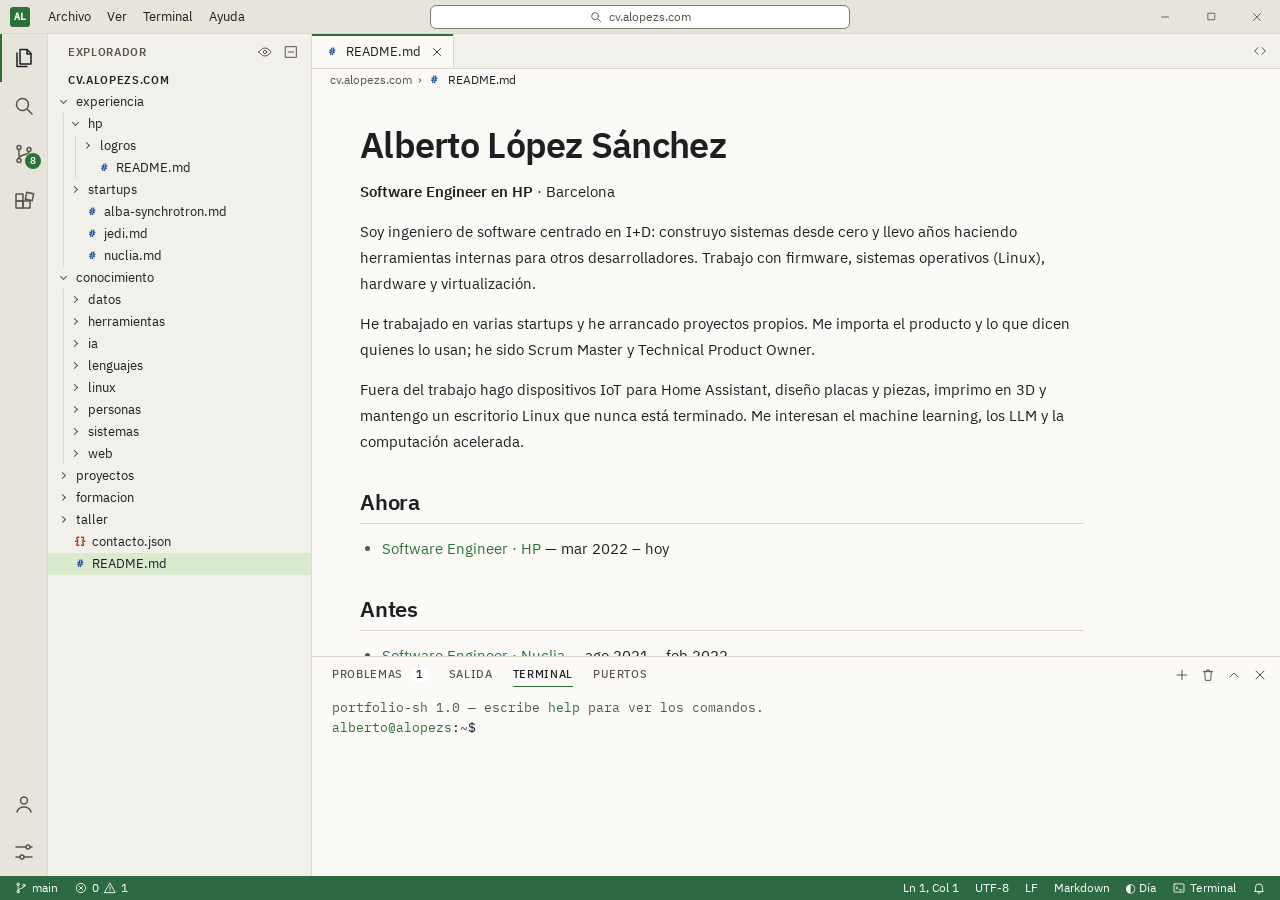
==== index.html @ 54670d50 "Portfolio cv.alopezs.com: editor de código con terminal y sistema de diseño Web personal con forma d" ====
<!doctype html>
<html lang="es" data-theme="noche">
<head>
<meta charset="utf-8">
<meta name="viewport" content="width=device-width, initial-scale=1">
<title>Alberto López Sánchez · Software Engineer</title>
<meta name="description" content="Software Engineer en HP: firmware, seguridad y herramientas para producto embebido. Experiencia, conocimiento y proyectos, en forma de editor de código.">
<link rel="stylesheet" href="site/tokens.css">
<link rel="stylesheet" href="design-system/components/bundle.css">
<style>html, body { height: 100%; margin: 0; } #app { height: 100vh; height: 100dvh; }</style>
<script>
  // Tema inicial: el del sistema; luego se cambia desde la paleta, la barra de estado o «theme» en la terminal.
  if (window.matchMedia && matchMedia('(prefers-color-scheme: light)').matches) document.documentElement.setAttribute('data-theme', 'dia');
</script>
</head>
<body>
<div id="app"></div>
<script src="design-system/components/bundle.js"></script>
<script>window.Portfolio.app(document.getElementById('app'));</script>
</body>
</html>
---- site/tokens.css ----
/* Generado por tools/tokens_css.py a partir de design-system/tokens.json. No editar a mano. */
@font-face { font-family: 'IBM Plex Sans'; src: url('../design-system/fonts/IBMPlexSans-Regular.woff2') format('woff2'); font-weight: 400; font-style: normal; font-display: swap; }
@font-face { font-family: 'IBM Plex Sans'; src: url('../design-system/fonts/IBMPlexSans-Medium.woff2') format('woff2'); font-weight: 500; font-style: normal; font-display: swap; }
@font-face { font-family: 'IBM Plex Sans'; src: url('../design-system/fonts/IBMPlexSans-SemiBold.woff2') format('woff2'); font-weight: 600; font-style: normal; font-display: swap; }
@font-face { font-family: 'IBM Plex Mono'; src: url('../design-system/fonts/IBMPlexMono-Regular.woff2') format('woff2'); font-weight: 400; font-style: normal; font-display: swap; }
@font-face { font-family: 'IBM Plex Mono'; src: url('../design-system/fonts/IBMPlexMono-Medium.woff2') format('woff2'); font-weight: 500; font-style: normal; font-display: swap; }
:root, [data-theme="noche"] { --bg-editor: #16181c; --bg-side: #1b1e23; --bg-activity: #111317; --bg-title: #111317; --bg-panel: #16181c; --bg-input: #22262d; --bg-hover: #252a31; --bg-select: #23392c; --line: #2a2e35; --line-strong: #6c7380; --ink: #e6e2d7; --ink-muted: #a29e93; --accent: #94d181; --accent-soft: #1f2e1b; --on-accent: #0d130b; --status-bg: #2c6a43; --on-status: #f2f5ef; --syn-keyword: #e8a65f; --syn-string: #a9d68c; --syn-number: #f2958a; --syn-comment: #908c83; --syn-type: #7cc6dc; --syn-func: #92b8f2; --syn-key: #cfa9ea; --term-ok: #94d181; --term-warn: #e8c35f; --term-err: #f2958a; --term-path: #82b4ec; --focus: #94d181; --shadow-pop: 0 8px 24px #000000b3; --focus-ring: 0 0 0 2px #16181c, 0 0 0 3px #94d181; }
[data-theme="dia"] { --bg-editor: #fbfaf7; --bg-side: #f2f0ea; --bg-activity: #e7e4dc; --bg-title: #e7e4dc; --bg-panel: #fbfaf7; --bg-input: #ffffff; --bg-hover: #e9e6de; --bg-select: #d9eacf; --line: #dcd8cd; --line-strong: #7f7a6d; --ink: #1d1f22; --ink-muted: #57544c; --accent: #2c7238; --accent-soft: #e1efdb; --on-accent: #ffffff; --status-bg: #2c6a43; --on-status: #ffffff; --syn-keyword: #a0410c; --syn-string: #2c7238; --syn-number: #b3301d; --syn-comment: #67645c; --syn-type: #11667f; --syn-func: #2556a3; --syn-key: #7a3e9d; --term-ok: #2c7238; --term-warn: #855c00; --term-err: #b3301d; --term-path: #2556a3; --focus: #2556a3; --shadow-pop: 0 1px 2px #1d1f2214, 0 8px 24px #1d1f2229; --focus-ring: 0 0 0 2px #fbfaf7, 0 0 0 3px #2556a3; }
[data-theme="placa"] { --bg-editor: #0f3a2b; --bg-side: #0c3124; --bg-activity: #09271d; --bg-title: #09271d; --bg-panel: #0c3124; --bg-input: #14463a; --bg-hover: #17503c; --bg-select: #1e5a45; --line: #1f5642; --line-strong: #7d9f8e; --ink: #efebe0; --ink-muted: #b9cbc0; --accent: #eeac6a; --accent-soft: #3b2a1b; --on-accent: #160f08; --status-bg: #e09a56; --on-status: #160f08; --syn-keyword: #f2c862; --syn-string: #ace2b8; --syn-number: #f3a596; --syn-comment: #a6c0b2; --syn-type: #93d3f0; --syn-func: #f2bd82; --syn-key: #ead8ac; --term-ok: #ace2b8; --term-warn: #f2c862; --term-err: #f3a596; --term-path: #93d3f0; --focus: #f2c862; --shadow-pop: 0 8px 24px #000000a6; --focus-ring: 0 0 0 2px #0f3a2b, 0 0 0 3px #f2c862; }
:root { --space-1: 4px; --space-2: 8px; --space-3: 12px; --space-4: 16px; --space-6: 24px; --space-12: 48px; --radius-0: 0px; --radius-sm: 3px; --radius-md: 6px; --radius-full: 9999px; --titlebar-h: 34px; --activity-w: 48px; --side-w: 264px; --tabs-h: 35px; --row-h: 22px; --panel-h: 220px; --status-h: 24px; --font-sans: "IBM Plex Sans", system-ui, -apple-system, "Segoe UI", sans-serif; --font-mono: "IBM Plex Mono", ui-monospace, "SF Mono", Menlo, monospace; }
.display { font-family: var(--font-sans); font-size: 36px; line-height: 44px; font-weight: 600; letter-spacing: -0.02em; }
.title { font-family: var(--font-sans); font-size: 22px; line-height: 30px; font-weight: 600; letter-spacing: -0.01em; }
.heading { font-family: var(--font-sans); font-size: 17px; line-height: 26px; font-weight: 600; }
.body { font-family: var(--font-sans); font-size: 15px; line-height: 26px; font-weight: 400; }
.ui { font-family: var(--font-sans); font-size: 13px; line-height: 22px; font-weight: 400; }
.small { font-family: var(--font-sans); font-size: 12px; line-height: 18px; font-weight: 400; }
.label { font-family: var(--font-sans); font-size: 11px; line-height: 16px; font-weight: 600; letter-spacing: 0.06em; }
.code { font-family: var(--font-mono); font-size: 13px; line-height: 20px; font-weight: 400; }
---- design-system/components/bundle.css ----
/* Portfolio — editor. Todo sale de los tokens; nada de colores sueltos salvo transparencias de superposición. */
body { margin: 0; font-family: var(--font-sans); background: var(--bg-editor); color: var(--ink); -webkit-font-smoothing: antialiased; }

/* ===== Marco ===== */
.vs { --side-cur: var(--side-w); --panel-cur: var(--panel-h); position: relative; display: grid; grid-template-rows: var(--titlebar-h) minmax(0, 1fr) var(--status-h); grid-template-columns: minmax(0, 1fr); width: 100%; height: 100%; overflow: hidden; background: var(--bg-editor); color: var(--ink); font-family: var(--font-sans); font-size: 13px; line-height: 22px; user-select: none; }
.vs.vs-solo { display: block; height: auto; overflow: visible; user-select: auto; }
.vs *, .vs *::before, .vs *::after { box-sizing: border-box; }
.vs button { margin: 0; padding: 0; font: inherit; color: inherit; background: none; border: 0; cursor: pointer; }
.vs :focus-visible { outline: 1px solid var(--focus); outline-offset: -1px; }
.vs-ico { flex: none; fill: none; stroke: currentColor; stroke-width: 1.5; stroke-linecap: round; stroke-linejoin: round; }
.vs kbd { display: inline-block; padding: 0 5px; font: 11px/16px var(--font-mono); color: var(--ink); background: var(--bg-input); border: 1px solid var(--line-strong); border-radius: var(--radius-sm); }

/* Barra de título */
.vs-title { position: relative; display: flex; align-items: center; gap: var(--space-1); padding-left: 10px; background: var(--bg-title); border-bottom: 1px solid var(--line); }
.vs-mark { flex: none; display: inline-grid; place-items: center; width: 20px; height: 20px; border-radius: var(--radius-sm); background: var(--accent); color: var(--on-accent); font: 600 10px/1 var(--font-mono); letter-spacing: .02em; }
.vs-menubar { display: flex; margin-left: 6px; }
.vs-menubar button { height: 24px; padding: 0 8px; border-radius: var(--radius-sm); }
.vs-menubar button:hover, .vs-menubar button.on { background: var(--bg-hover); }
.vs .vs-cc { position: absolute; left: 50%; transform: translateX(-50%); display: flex; align-items: center; justify-content: center; gap: 6px; width: min(36%, 420px); height: 24px; font-size: 12px; color: var(--ink-muted); background: var(--bg-input); border: 1px solid var(--line-strong); border-radius: var(--radius-md); }
.vs .vs-cc:hover { color: var(--ink); }
.vs-win { display: flex; height: 100%; margin-left: auto; }
.vs-win button { display: grid; place-items: center; width: 46px; height: 100%; color: var(--ink-muted); }
.vs-win button:hover { background: var(--bg-hover); color: var(--ink); }
.vs-win button.x:hover { background: var(--term-err); color: var(--on-accent); }

/* Cuerpo */
.vs-body { position: relative; display: flex; min-height: 0; }
.vs-activity { flex: none; display: flex; flex-direction: column; width: var(--activity-w); background: var(--bg-activity); border-right: 1px solid var(--line); }
.vs-activity button { position: relative; display: grid; place-items: center; width: var(--activity-w); height: 48px; color: var(--ink-muted); }
.vs-activity button:hover, .vs-activity button.on { color: var(--ink); }
.vs-activity button.on::before { content: ""; position: absolute; left: 0; top: 0; bottom: 0; width: 2px; background: var(--accent); }
.vs-act-spacer { flex: 1; }
.vs-badge { position: absolute; right: 7px; bottom: 9px; min-width: 16px; height: 16px; padding: 0 4px; border-radius: var(--radius-full); background: var(--accent); color: var(--on-accent); font: 600 10px/16px var(--font-sans); text-align: center; }

/* Barra lateral */
.vs-side { flex: none; display: flex; flex-direction: column; width: var(--side-cur); min-width: 0; overflow: hidden; background: var(--bg-side); border-right: 1px solid var(--line); }
.side-closed .vs-side { border-right: 0; }
.vs-side-head { flex: none; display: flex; align-items: center; height: 35px; padding: 0 8px 0 20px; }
.vs-side-title, .vs-sect { font: 600 11px/16px var(--font-sans); letter-spacing: .06em; text-transform: uppercase; white-space: nowrap; }
.vs-side-title { color: var(--ink-muted); }
.vs-side-actions { display: flex; gap: 2px; margin-left: auto; }
.vs-side-actions button, .vs-tab-actions button, .vs-panel-actions button { display: grid; place-items: center; width: 24px; height: 24px; border-radius: var(--radius-sm); color: var(--ink-muted); }
.vs-side-actions button:hover, .vs-tab-actions button:hover, .vs-panel-actions button:hover { background: var(--bg-hover); color: var(--ink); }
.vs-side-body { flex: 1; min-height: 0; overflow: auto; }
.vs-sect { display: flex; align-items: center; height: 22px; padding: 0 12px 0 20px; color: var(--ink); }

/* Explorador */
.vs-tree { padding-bottom: var(--space-3); }
.vs-row { display: flex; align-items: center; gap: var(--space-1); height: var(--row-h); padding-right: var(--space-2); white-space: nowrap; color: var(--ink); cursor: pointer; }
.vs-row:hover { background: var(--bg-hover); }
.vs-row.on { background: var(--bg-select); }
.vs-row.hidden-file .vs-name { font-style: italic; color: var(--ink-muted); }
.vs-name { overflow: hidden; text-overflow: ellipsis; }
.vs-chev { position: relative; flex: none; width: 16px; height: 16px; color: var(--ink-muted); }
.vs-chev::before { content: ""; position: absolute; left: 4px; top: 5px; width: 5px; height: 5px; border-right: 1.5px solid currentColor; border-bottom: 1.5px solid currentColor; transform: rotate(-45deg); }
.vs-chev.open::before { left: 5px; top: 4px; transform: rotate(45deg); }
.vs-group { position: relative; }
.vs-group::before { content: ""; position: absolute; left: var(--guide); top: 0; bottom: 0; border-left: 1px solid var(--line); }
.vs-ficon { flex: none; width: 16px; font: 600 10px/1 var(--font-mono); text-align: center; }

/* Arrastre */
.vs-sash { position: absolute; z-index: 15; touch-action: none; }
.vs-sash::after { content: ""; position: absolute; background: var(--accent); opacity: 0; transition: opacity .1s .2s; }
.vs-sash:hover::after, .drag-h .vs-sash-h::after, .drag-v .vs-sash-v::after { opacity: 1; transition-delay: 0s; }
.vs-sash-v { top: 0; bottom: 0; left: calc(var(--activity-w) + var(--side-cur) - 3px); width: 6px; cursor: col-resize; }
.vs-sash-v::after { left: 2px; top: 0; bottom: 0; width: 2px; }
.vs-sash-h { left: 0; right: 0; bottom: calc(var(--panel-cur) - 4px); height: 8px; cursor: row-resize; }
.vs-sash-h::after { left: 0; right: 0; top: 3px; height: 2px; }
.drag-h, .drag-h * { cursor: row-resize !important; user-select: none !important; }
.drag-v, .drag-v * { cursor: col-resize !important; user-select: none !important; }

/* Editor */
.vs-main { position: relative; flex: 1; display: flex; flex-direction: column; min-width: 0; }
.vs-tabbar { flex: none; display: flex; height: var(--tabs-h); background: var(--bg-side); border-bottom: 1px solid var(--line); }
.vs-tabs { flex: 1; display: flex; min-width: 0; overflow-x: auto; overflow-y: hidden; scrollbar-width: none; }
.vs-tab { position: relative; flex: none; display: flex; align-items: center; gap: 6px; height: var(--tabs-h); padding: 0 6px 0 var(--space-3); white-space: nowrap; color: var(--ink-muted); border-right: 1px solid var(--line); cursor: pointer; }
.vs-tab:hover { background: var(--bg-hover); }
.vs-tab.on { background: var(--bg-editor); color: var(--ink); }
.vs-tab.on::before { content: ""; position: absolute; left: 0; right: 0; top: 0; height: 2px; background: var(--accent); }
.vs-tab-desc { font-size: 12px; color: var(--ink-muted); }
.vs-tab-x { display: grid; place-items: center; width: 20px; height: 20px; border-radius: var(--radius-sm); color: var(--ink-muted); opacity: 0; }
.vs-tab:hover .vs-tab-x, .vs-tab.on .vs-tab-x, .vs-tab-x:focus-visible { opacity: 1; }
.vs-tab-x:hover { background: var(--bg-hover); color: var(--ink); }
.vs-tab-actions { display: flex; align-items: center; padding: 0 var(--space-2); }
.vs-crumbs { flex: none; display: flex; align-items: center; gap: 2px; height: 22px; padding: 0 var(--space-4); overflow: hidden; white-space: nowrap; font-size: 12px; color: var(--ink-muted); background: var(--bg-editor); }
.vs-crumbs button { padding: 0 2px; border-radius: var(--radius-sm); color: var(--ink-muted); }
.vs-crumbs button:hover { color: var(--ink); }
.vs-crumbs .sep { padding: 0 2px; }
.vs-crumbs .cur { margin-left: var(--space-1); color: var(--ink); }
.vs-editor { flex: 1; min-height: 0; overflow: auto; background: var(--bg-editor); outline: none; user-select: text; }
.vs .vs-editor:focus-visible { outline: none; }

/* Vista previa de markdown */
.vs-md { max-width: 820px; padding: var(--space-6) var(--space-12) 64px; font-size: 15px; line-height: 26px; }
.vs-md h1 { margin: 8px 0 12px; font-size: 36px; line-height: 44px; font-weight: 600; letter-spacing: -.02em; }
.vs-md h2 { margin: 32px 0 12px; padding-bottom: 6px; font-size: 22px; line-height: 30px; font-weight: 600; letter-spacing: -.01em; border-bottom: 1px solid var(--line); }
.vs-md h3 { margin: 24px 0 8px; font-size: 17px; line-height: 26px; font-weight: 600; }
.vs-md p { margin: 0 0 14px; }
.vs-md ul, .vs-md ol { margin: 0 0 14px; padding-left: 22px; }
.vs-md li { margin: 4px 0; }
.vs-md li::marker { color: var(--ink-muted); }
.vs-md strong { font-weight: 600; }
.vs-md code { padding: 1px 5px; font: 13px/20px var(--font-mono); background: var(--bg-input); border-radius: var(--radius-sm); }
.vs-md blockquote { margin: 0 0 14px; padding: 2px 0 2px 14px; color: var(--ink-muted); border-left: 2px solid var(--line-strong); }
.vs-md hr { margin: 24px 0; border: 0; border-top: 1px solid var(--line); }
.vs-md table { margin: 0 0 16px; border-collapse: collapse; font-size: 14px; line-height: 22px; }
.vs-md th, .vs-md td { padding: 6px 12px; text-align: left; border: 1px solid var(--line); }
.vs-md th { font-weight: 600; background: var(--bg-side); }
.vs-md-pre { margin: 0 0 16px; padding: 12px 16px; overflow: auto; font: 13px/20px var(--font-mono); background: var(--bg-side); border-radius: var(--radius-sm); }
.vs-md-level { margin: -4px 0 16px; }
.vs-link { color: var(--accent); text-decoration: none; }
.vs-link:hover { text-decoration: underline; }
.vs-link:focus-visible { outline: none; border-radius: 2px; box-shadow: var(--focus-ring); }

/* Código */
.vs-code { display: grid; grid-template-columns: 56px minmax(0, 1fr); padding: 6px 0 40px; font: 13px/20px var(--font-mono); }
.vs-gutter, .vs-src { margin: 0; font: inherit; }
.vs-gutter { padding-right: 20px; text-align: right; color: var(--ink-muted); user-select: none; }
.vs-src { padding-right: var(--space-6); overflow-x: auto; white-space: pre; color: var(--ink); }
.vs-lens { display: flex; align-items: center; gap: 10px; height: 22px; overflow: hidden; white-space: nowrap; text-overflow: ellipsis; font: 12px/18px var(--font-sans); color: var(--ink-muted); }
.vs-lens .vs-level-word { display: none; }
.t-kw { color: var(--syn-keyword); } .t-str { color: var(--syn-string); } .t-num { color: var(--syn-number); }
.t-com { color: var(--syn-comment); font-style: italic; } .t-type { color: var(--syn-type); } .t-fn { color: var(--syn-func); } .t-key { color: var(--syn-key); }
.vs-empty { display: flex; flex-direction: column; align-items: center; justify-content: center; gap: var(--space-6); height: 100%; color: var(--ink-muted); }
.vs-mark.big { width: 88px; height: 88px; font-size: 36px; border-radius: var(--radius-md); }
.vs-empty dl { display: grid; grid-template-columns: auto auto; gap: 8px 16px; margin: 0; }
.vs-empty dt { text-align: right; }
.vs-empty dd { margin: 0; }

/* Panel inferior */
.vs-panel { flex: none; display: flex; flex-direction: column; height: var(--panel-cur); min-height: 0; overflow: hidden; background: var(--bg-panel); border-top: 1px solid var(--line); }
.panel-closed .vs-panel { border-top: 0; }
.vs-panel-head { flex: none; display: flex; align-items: center; height: 35px; padding: 0 var(--space-2) 0 var(--space-3); }
.vs-ptabs { display: flex; gap: var(--space-1); }
.vs-ptabs button { position: relative; height: 35px; padding: 0 var(--space-2); font: 500 11px/35px var(--font-sans); letter-spacing: .06em; text-transform: uppercase; color: var(--ink-muted); }
.vs-ptabs button:hover, .vs-ptabs button.on { color: var(--ink); }
.vs-ptabs button.on::after { content: ""; position: absolute; left: 8px; right: 8px; bottom: 5px; height: 1px; background: var(--accent); }
.vs-count { display: inline-block; min-width: 18px; margin-left: var(--space-1); padding: 0 5px; font: 500 11px/18px var(--font-sans); letter-spacing: 0; text-align: center; color: var(--ink); background: var(--bg-input); border-radius: var(--radius-full); }
.vs-panel-actions { display: flex; gap: 2px; margin-left: auto; }
.vs-panel-actions:not(.is-term) [data-act="term-new"], .vs-panel-actions:not(.is-term) [data-act="term-clear"] { display: none; }
.vs-panel-body { position: relative; flex: 1; min-height: 0; }
.vs-pview { position: absolute; inset: 0; overflow: auto; }
.vs-pview[hidden] { display: none; }
.vs-plist { padding: var(--space-1) 20px; }
.vs-prow { display: flex; align-items: center; gap: var(--space-2); height: 22px; }
.vs-prow .vs-ico { color: var(--term-warn); }
.vs-prow.muted .vs-ico { color: var(--ink-muted); }

/* Terminal */
.vs-term { height: 100%; overflow: auto; padding: 6px 20px 12px; font: 13px/20px var(--font-mono); color: var(--ink); cursor: text; user-select: text; }
.vs-term-out > div { white-space: pre-wrap; overflow-wrap: anywhere; }
.vs-term-line { display: flex; white-space: pre; }
.vs-term-in { flex: 1; min-width: 40px; padding: 0; font: inherit; color: var(--ink); background: transparent; border: 0; outline: 0; caret-color: var(--accent); }
.vs-term-in::placeholder { color: var(--ink-muted); }
.vs-term.is-busy .vs-term-line { visibility: hidden; }
.c-ok { color: var(--term-ok); } .c-path { color: var(--term-path); } .c-err { color: var(--term-err); } .c-warn { color: var(--term-warn); } .c-dim { color: var(--ink-muted); }
.c-hit { color: var(--term-warn); text-decoration: underline; }
.c-file { color: var(--term-path); text-decoration: none; }
.c-file:hover { text-decoration: underline; }
.c-inv { padding: 0 4px; color: var(--bg-panel); background: var(--ink); }
.c-train-wrap { overflow: hidden; }
.c-train { display: block; width: max-content; margin: 0; font: inherit; color: var(--term-ok); animation: vs-train 2.6s linear forwards; }
@keyframes vs-train { from { margin-left: 100%; } to { margin-left: -70%; } }

/* Barra de estado */
.vs-status { display: flex; align-items: stretch; padding: 0 6px; overflow: hidden; white-space: nowrap; font-size: 12px; line-height: var(--status-h); color: var(--on-status); background: var(--status-bg); touch-action: none; }
.vs-status > button, .vs-status > span { display: flex; align-items: center; gap: var(--space-1); padding: 0 var(--space-2); color: inherit; }
.vs-status > button:hover { box-shadow: inset 0 0 0 100px rgba(255, 255, 255, .16); }
.vs-status :focus-visible { outline: 1px solid var(--on-status); outline-offset: -3px; }
.vs-status-fill { flex: 1; cursor: row-resize; }

/* Lo que flota */
.vs-overlay { position: absolute; inset: 0; z-index: 45; display: none; }
.has-palette .vs-overlay, .has-dialog .vs-overlay { display: block; }
.has-dialog .vs-overlay { background: rgba(0, 0, 0, .35); }
.vs-palette { position: absolute; z-index: 50; top: 6px; left: 50%; display: none; flex-direction: column; width: min(560px, 90%); padding: 6px; transform: translateX(-50%); background: var(--bg-input); border: 1px solid var(--line-strong); border-radius: var(--radius-md); box-shadow: var(--shadow-pop); }
.has-palette .vs-palette, .vs-solo .vs-palette { display: flex; }
.vs-solo .vs-palette { position: static; transform: none; }
.vs-pal-in { height: 28px; padding: 0 8px; font: 13px var(--font-sans); color: var(--ink); background: var(--bg-editor); border: 1px solid var(--focus); border-radius: var(--radius-sm); outline: none; }
.vs-pal-in::placeholder { color: var(--ink-muted); }
.vs-pal-list { max-height: 320px; margin-top: 6px; overflow: auto; }
.vs-pal-item { display: flex; align-items: center; gap: var(--space-2); height: 24px; padding: 0 var(--space-2); white-space: nowrap; border-radius: var(--radius-sm); cursor: pointer; }
.vs-pal-item.on { background: var(--bg-select); }
.vs-pal-item:hover:not(.on) { background: var(--bg-hover); }
.vs-pal-label b { font-weight: 600; color: var(--accent); }
.vs-pal-desc { overflow: hidden; text-overflow: ellipsis; font-size: 12px; color: var(--ink-muted); }
.vs-pal-item kbd { margin-left: auto; }
.vs-pal-empty { padding: 2px 8px; color: var(--ink-muted); }
.vs-menu { position: absolute; z-index: 55; display: none; min-width: 250px; padding: var(--space-1); background: var(--bg-input); border: 1px solid var(--line-strong); border-radius: var(--radius-md); box-shadow: var(--shadow-pop); }
.has-menu .vs-menu { display: block; }
.vs-menu button { display: flex; justify-content: space-between; gap: var(--space-6); width: 100%; height: 26px; padding: 0 10px; text-align: left; border-radius: var(--radius-sm); }
.vs-menu button:hover, .vs-menu button:focus-visible { background: var(--bg-select); outline: none; }
.vs-menu kbd { padding: 0; color: var(--ink-muted); background: none; border: 0; }
.vs-menu hr { margin: 4px 6px; border: 0; border-top: 1px solid var(--line); }
.vs-dialog { position: absolute; z-index: 60; left: 50%; top: 28%; display: none; width: min(440px, 90%); padding: 18px 20px 16px; transform: translateX(-50%); background: var(--bg-input); border: 1px solid var(--line-strong); border-radius: var(--radius-md); box-shadow: var(--shadow-pop); }
.has-dialog .vs-dialog { display: block; }
.vs-dialog-title { margin-bottom: 6px; font-size: 15px; font-weight: 600; }
.vs-dialog p { margin: 0 0 var(--space-4); }
.vs-dialog-acts, .vs-toast-acts { display: flex; justify-content: flex-end; gap: var(--space-2); }
.vs .vs-dialog button, .vs .vs-toast-acts button, .vs .vs-btn { height: 26px; padding: 0 var(--space-3); color: var(--ink); background: var(--bg-side); border: 1px solid var(--line-strong); border-radius: var(--radius-sm); }
.vs .vs-dialog button.primary, .vs .vs-toast-acts button.primary, .vs .vs-btn.primary { color: var(--on-accent); background: var(--accent); border-color: var(--accent); }
.vs-dialog button:focus-visible, .vs-toast-acts button:focus-visible, .vs-btn:focus-visible { outline: none; box-shadow: var(--focus-ring); }
.vs-toasts { position: absolute; z-index: 58; right: var(--space-3); bottom: calc(var(--status-h) + var(--space-3)); display: flex; flex-direction: column; gap: var(--space-2); width: min(380px, 80%); }
.vs-toast { display: grid; grid-template-columns: 16px 1fr 20px; align-items: start; gap: 6px 10px; padding: 12px 12px 12px 14px; font-size: 13px; line-height: 20px; background: var(--bg-input); border: 1px solid var(--line-strong); border-radius: var(--radius-md); box-shadow: var(--shadow-pop); user-select: text; }
.vs-toast > .vs-ico { margin-top: 2px; color: var(--term-path); }
.vs-toast-x { display: grid; place-items: center; width: 20px; height: 20px; color: var(--ink-muted); border-radius: var(--radius-sm); }
.vs-toast-acts { grid-column: 2 / 4; }
.vs-toast code { padding: 0 4px; font: 12px/18px var(--font-mono); background: var(--bg-side); border-radius: var(--radius-sm); }

/* Ficha (hover) */
.vs-hover { position: absolute; z-index: 40; width: 300px; pointer-events: none; opacity: 0; transition: opacity .12s; }
.vs-hover.open { opacity: 1; }
.vs-card { padding: 12px 14px; font-size: 13px; line-height: 20px; color: var(--ink); background: var(--bg-input); border: 1px solid var(--line-strong); border-radius: var(--radius-md); box-shadow: var(--shadow-pop); white-space: normal; user-select: none; }
.vs-card-kind { display: flex; justify-content: space-between; gap: var(--space-2); font: 600 11px/16px var(--font-sans); letter-spacing: .06em; text-transform: uppercase; color: var(--ink-muted); }
.vs-card-kind span { overflow: hidden; white-space: nowrap; text-overflow: ellipsis; font: 400 11px/16px var(--font-mono); letter-spacing: 0; text-transform: none; }
.vs-card-title { margin-top: var(--space-1); font-size: 16px; line-height: 22px; font-weight: 600; }
.vs-card-sub { font: 12px/18px var(--font-mono); color: var(--ink-muted); }
.vs-card-level { margin-top: 6px; }
.vs-card-text { margin: 6px 0 0; }

/* Nivel */
.vs-level { display: inline-flex; align-items: center; gap: var(--space-2); }
.vs-pips { display: inline-flex; gap: 3px; }
.vs-pip { width: 7px; height: 7px; border: 1px solid var(--line-strong); border-radius: var(--radius-full); }
.vs-pip.on { background: var(--accent); border-color: var(--accent); }
.vs-level-word { font-size: 12px; color: var(--ink-muted); }

/* Vistas laterales: buscar, trayectoria, conocimiento */
.vs-sidebox { display: flex; flex-direction: column; gap: var(--space-2); padding: 4px 12px 10px 20px; }
.vs-field { width: 100%; padding: 4px 8px; font: 13px/20px var(--font-sans); color: var(--ink); background: var(--bg-input); border: 1px solid var(--line-strong); border-radius: var(--radius-sm); outline: none; resize: vertical; user-select: text; }
.vs-field:focus { border-color: var(--focus); }
.vs-field::placeholder { color: var(--ink-muted); }
.vs-hint { margin: 4px 20px 8px; font-size: 12px; line-height: 18px; color: var(--ink-muted); }
.vs-sr-file, .vs-sr-line { display: flex; align-items: center; gap: 6px; height: 22px; white-space: nowrap; cursor: pointer; }
.vs-sr-file { padding: 0 12px 0 20px; }
.vs-sr-dir { overflow: hidden; text-overflow: ellipsis; font-size: 12px; color: var(--ink-muted); }
.vs-sr-file .vs-count { margin-left: auto; }
.vs-sr-line { display: block; padding: 0 12px 0 42px; overflow: hidden; text-overflow: ellipsis; color: var(--ink-muted); }
.vs-sr-line mark { color: var(--accent); background: var(--accent-soft); border-radius: 2px; }
.vs-sr-file:hover, .vs-sr-line:hover, .vs-commit:hover, .vs-ext:hover { background: var(--bg-hover); }
.vs-commit { position: relative; display: flex; gap: 10px; padding: 6px 12px 6px 20px; cursor: pointer; }
.vs-commit::before { content: ""; position: absolute; left: 24px; top: 0; bottom: 0; border-left: 1px solid var(--line-strong); }
.vs-sect + .vs-commit::before { top: 14px; }
.vs-commit:last-child::before { bottom: calc(100% - 14px); }
.vs-commit-dot { position: relative; flex: none; width: 9px; height: 9px; margin-top: 6px; background: var(--bg-side); border: 2px solid var(--accent); border-radius: var(--radius-full); }
.vs-commit-msg { line-height: 20px; }
.vs-commit-meta { font-size: 12px; line-height: 18px; color: var(--ink-muted); }
.vs-commit-meta .h { font-family: var(--font-mono); }
.vs-commit-meta .r { color: var(--accent); }
.vs-ext { display: flex; gap: 10px; padding: 8px 12px 8px 20px; cursor: pointer; }
.vs-ext-ico { flex: none; display: grid; place-items: center; width: 36px; height: 36px; font: 600 15px/1 var(--font-mono); background: var(--bg-input); border-radius: var(--radius-sm); }
.vs-ext-body { min-width: 0; }
.vs-ext-name { font-weight: 600; line-height: 20px; }
.vs-ext-desc { overflow: hidden; white-space: nowrap; text-overflow: ellipsis; font-size: 12px; line-height: 18px; color: var(--ink-muted); }
.vs-ext-meta { display: flex; align-items: center; gap: 6px; font-size: 12px; line-height: 18px; color: var(--ink-muted); }
.vs-ext-meta .vs-level-word { display: none; }

/* Pantallas estrechas: la barra lateral flota y se ocultan menús y botones de ventana */
@media (max-width: 720px) {
  .vs-menubar, .vs-win { display: none; }
  .vs .vs-cc { width: 56%; }
  .vs-side { position: absolute; z-index: 20; left: var(--activity-w); top: 0; bottom: 0; box-shadow: var(--shadow-pop); }
  .vs-sash-v { display: none; }
  .vs-md { padding: var(--space-4) var(--space-4) 48px; }
  .vs-status > span:not(.vs-status-fill) { display: none; }
}
@media (prefers-reduced-motion: reduce) { .vs-hover, .vs-sash::after { transition: none; } .c-train { animation: none; } }
.vs .vs-term-in:focus-visible, .vs .vs-pal-in:focus-visible, .vs .vs-field:focus-visible { outline: none; }
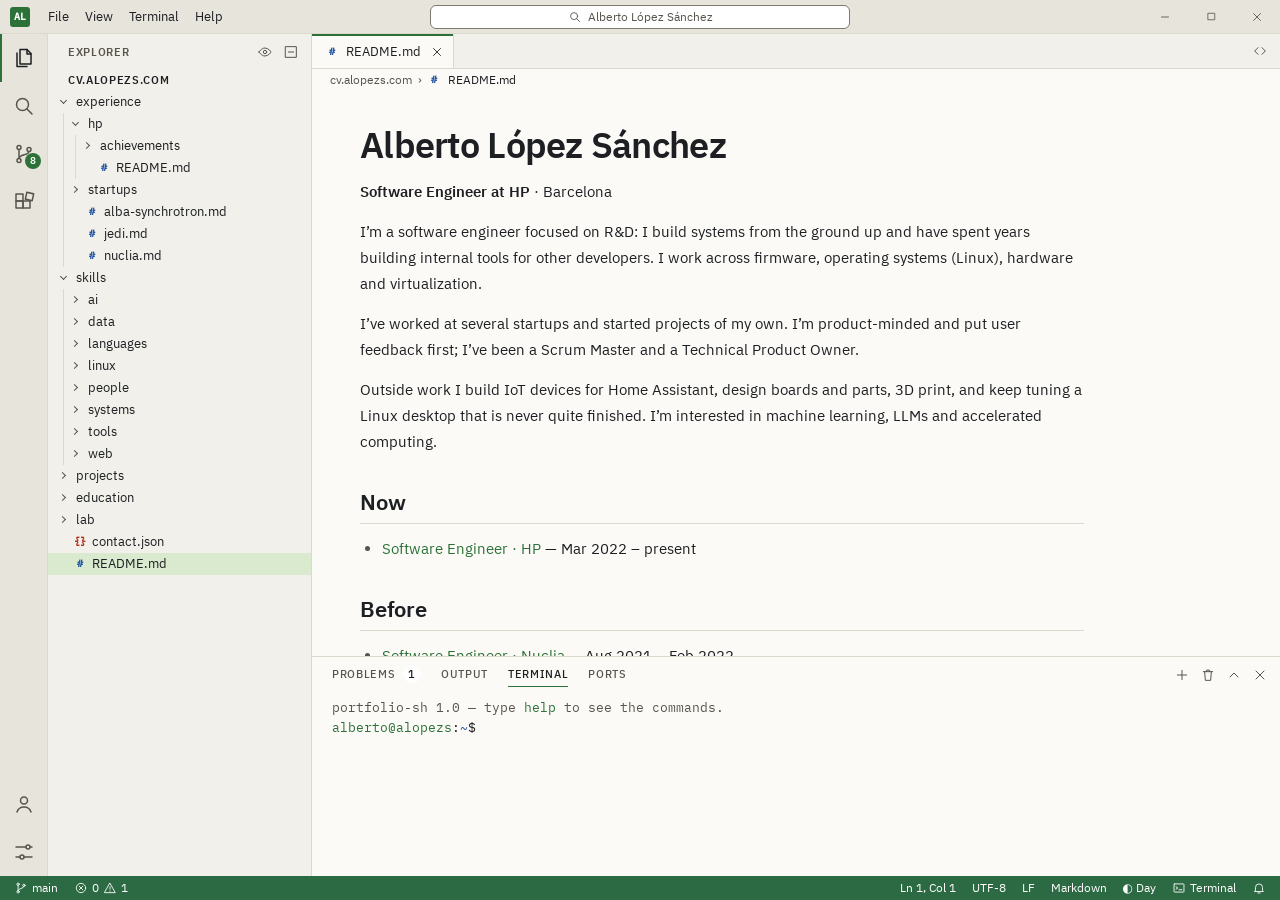
==== commit aed38e39: "Web en inglés; el buscador de la barra de título muestra el nombre Todo el texto visible pasa a ingl" ====
--- a/index.html
+++ b/index.html
@@ -1,16 +1,16 @@
 <!doctype html>
-<html lang="es" data-theme="noche">
+<html lang="en" data-theme="night">
 <head>
 <meta charset="utf-8">
 <meta name="viewport" content="width=device-width, initial-scale=1">
 <title>Alberto López Sánchez · Software Engineer</title>
-<meta name="description" content="Software Engineer en HP: firmware, seguridad y herramientas para producto embebido. Experiencia, conocimiento y proyectos, en forma de editor de código.">
+<meta name="description" content="Software Engineer at HP: firmware, security and tooling for embedded products. Experience, skills and projects, laid out as a code editor.">
 <link rel="stylesheet" href="site/tokens.css">
 <link rel="stylesheet" href="design-system/components/bundle.css">
 <style>html, body { height: 100%; margin: 0; } #app { height: 100vh; height: 100dvh; }</style>
 <script>
-  // Tema inicial: el del sistema; luego se cambia desde la paleta, la barra de estado o «theme» en la terminal.
-  if (window.matchMedia && matchMedia('(prefers-color-scheme: light)').matches) document.documentElement.setAttribute('data-theme', 'dia');
+  // Initial theme follows the system; it can then be changed from the palette, the status bar or `theme` in the terminal.
+  if (window.matchMedia && matchMedia('(prefers-color-scheme: light)').matches) document.documentElement.setAttribute('data-theme', 'day');
 </script>
 </head>
 <body>
--- a/site/tokens.css
+++ b/site/tokens.css
@@ -4,9 +4,9 @@
 @font-face { font-family: 'IBM Plex Sans'; src: url('../design-system/fonts/IBMPlexSans-SemiBold.woff2') format('woff2'); font-weight: 600; font-style: normal; font-display: swap; }
 @font-face { font-family: 'IBM Plex Mono'; src: url('../design-system/fonts/IBMPlexMono-Regular.woff2') format('woff2'); font-weight: 400; font-style: normal; font-display: swap; }
 @font-face { font-family: 'IBM Plex Mono'; src: url('../design-system/fonts/IBMPlexMono-Medium.woff2') format('woff2'); font-weight: 500; font-style: normal; font-display: swap; }
-:root, [data-theme="noche"] { --bg-editor: #16181c; --bg-side: #1b1e23; --bg-activity: #111317; --bg-title: #111317; --bg-panel: #16181c; --bg-input: #22262d; --bg-hover: #252a31; --bg-select: #23392c; --line: #2a2e35; --line-strong: #6c7380; --ink: #e6e2d7; --ink-muted: #a29e93; --accent: #94d181; --accent-soft: #1f2e1b; --on-accent: #0d130b; --status-bg: #2c6a43; --on-status: #f2f5ef; --syn-keyword: #e8a65f; --syn-string: #a9d68c; --syn-number: #f2958a; --syn-comment: #908c83; --syn-type: #7cc6dc; --syn-func: #92b8f2; --syn-key: #cfa9ea; --term-ok: #94d181; --term-warn: #e8c35f; --term-err: #f2958a; --term-path: #82b4ec; --focus: #94d181; --shadow-pop: 0 8px 24px #000000b3; --focus-ring: 0 0 0 2px #16181c, 0 0 0 3px #94d181; }
-[data-theme="dia"] { --bg-editor: #fbfaf7; --bg-side: #f2f0ea; --bg-activity: #e7e4dc; --bg-title: #e7e4dc; --bg-panel: #fbfaf7; --bg-input: #ffffff; --bg-hover: #e9e6de; --bg-select: #d9eacf; --line: #dcd8cd; --line-strong: #7f7a6d; --ink: #1d1f22; --ink-muted: #57544c; --accent: #2c7238; --accent-soft: #e1efdb; --on-accent: #ffffff; --status-bg: #2c6a43; --on-status: #ffffff; --syn-keyword: #a0410c; --syn-string: #2c7238; --syn-number: #b3301d; --syn-comment: #67645c; --syn-type: #11667f; --syn-func: #2556a3; --syn-key: #7a3e9d; --term-ok: #2c7238; --term-warn: #855c00; --term-err: #b3301d; --term-path: #2556a3; --focus: #2556a3; --shadow-pop: 0 1px 2px #1d1f2214, 0 8px 24px #1d1f2229; --focus-ring: 0 0 0 2px #fbfaf7, 0 0 0 3px #2556a3; }
-[data-theme="placa"] { --bg-editor: #0f3a2b; --bg-side: #0c3124; --bg-activity: #09271d; --bg-title: #09271d; --bg-panel: #0c3124; --bg-input: #14463a; --bg-hover: #17503c; --bg-select: #1e5a45; --line: #1f5642; --line-strong: #7d9f8e; --ink: #efebe0; --ink-muted: #b9cbc0; --accent: #eeac6a; --accent-soft: #3b2a1b; --on-accent: #160f08; --status-bg: #e09a56; --on-status: #160f08; --syn-keyword: #f2c862; --syn-string: #ace2b8; --syn-number: #f3a596; --syn-comment: #a6c0b2; --syn-type: #93d3f0; --syn-func: #f2bd82; --syn-key: #ead8ac; --term-ok: #ace2b8; --term-warn: #f2c862; --term-err: #f3a596; --term-path: #93d3f0; --focus: #f2c862; --shadow-pop: 0 8px 24px #000000a6; --focus-ring: 0 0 0 2px #0f3a2b, 0 0 0 3px #f2c862; }
+:root, [data-theme="night"] { --bg-editor: #16181c; --bg-side: #1b1e23; --bg-activity: #111317; --bg-title: #111317; --bg-panel: #16181c; --bg-input: #22262d; --bg-hover: #252a31; --bg-select: #23392c; --line: #2a2e35; --line-strong: #6c7380; --ink: #e6e2d7; --ink-muted: #a29e93; --accent: #94d181; --accent-soft: #1f2e1b; --on-accent: #0d130b; --status-bg: #2c6a43; --on-status: #f2f5ef; --syn-keyword: #e8a65f; --syn-string: #a9d68c; --syn-number: #f2958a; --syn-comment: #908c83; --syn-type: #7cc6dc; --syn-func: #92b8f2; --syn-key: #cfa9ea; --term-ok: #94d181; --term-warn: #e8c35f; --term-err: #f2958a; --term-path: #82b4ec; --focus: #94d181; --shadow-pop: 0 8px 24px #000000b3; --focus-ring: 0 0 0 2px #16181c, 0 0 0 3px #94d181; }
+[data-theme="day"] { --bg-editor: #fbfaf7; --bg-side: #f2f0ea; --bg-activity: #e7e4dc; --bg-title: #e7e4dc; --bg-panel: #fbfaf7; --bg-input: #ffffff; --bg-hover: #e9e6de; --bg-select: #d9eacf; --line: #dcd8cd; --line-strong: #7f7a6d; --ink: #1d1f22; --ink-muted: #57544c; --accent: #2c7238; --accent-soft: #e1efdb; --on-accent: #ffffff; --status-bg: #2c6a43; --on-status: #ffffff; --syn-keyword: #a0410c; --syn-string: #2c7238; --syn-number: #b3301d; --syn-comment: #67645c; --syn-type: #11667f; --syn-func: #2556a3; --syn-key: #7a3e9d; --term-ok: #2c7238; --term-warn: #855c00; --term-err: #b3301d; --term-path: #2556a3; --focus: #2556a3; --shadow-pop: 0 1px 2px #1d1f2214, 0 8px 24px #1d1f2229; --focus-ring: 0 0 0 2px #fbfaf7, 0 0 0 3px #2556a3; }
+[data-theme="pcb"] { --bg-editor: #0f3a2b; --bg-side: #0c3124; --bg-activity: #09271d; --bg-title: #09271d; --bg-panel: #0c3124; --bg-input: #14463a; --bg-hover: #17503c; --bg-select: #1e5a45; --line: #1f5642; --line-strong: #7d9f8e; --ink: #efebe0; --ink-muted: #b9cbc0; --accent: #eeac6a; --accent-soft: #3b2a1b; --on-accent: #160f08; --status-bg: #e09a56; --on-status: #160f08; --syn-keyword: #f2c862; --syn-string: #ace2b8; --syn-number: #f3a596; --syn-comment: #a6c0b2; --syn-type: #93d3f0; --syn-func: #f2bd82; --syn-key: #ead8ac; --term-ok: #ace2b8; --term-warn: #f2c862; --term-err: #f3a596; --term-path: #93d3f0; --focus: #f2c862; --shadow-pop: 0 8px 24px #000000a6; --focus-ring: 0 0 0 2px #0f3a2b, 0 0 0 3px #f2c862; }
 :root { --space-1: 4px; --space-2: 8px; --space-3: 12px; --space-4: 16px; --space-6: 24px; --space-12: 48px; --radius-0: 0px; --radius-sm: 3px; --radius-md: 6px; --radius-full: 9999px; --titlebar-h: 34px; --activity-w: 48px; --side-w: 264px; --tabs-h: 35px; --row-h: 22px; --panel-h: 220px; --status-h: 24px; --font-sans: "IBM Plex Sans", system-ui, -apple-system, "Segoe UI", sans-serif; --font-mono: "IBM Plex Mono", ui-monospace, "SF Mono", Menlo, monospace; }
 .display { font-family: var(--font-sans); font-size: 36px; line-height: 44px; font-weight: 600; letter-spacing: -0.02em; }
 .title { font-family: var(--font-sans); font-size: 22px; line-height: 30px; font-weight: 600; letter-spacing: -0.01em; }
